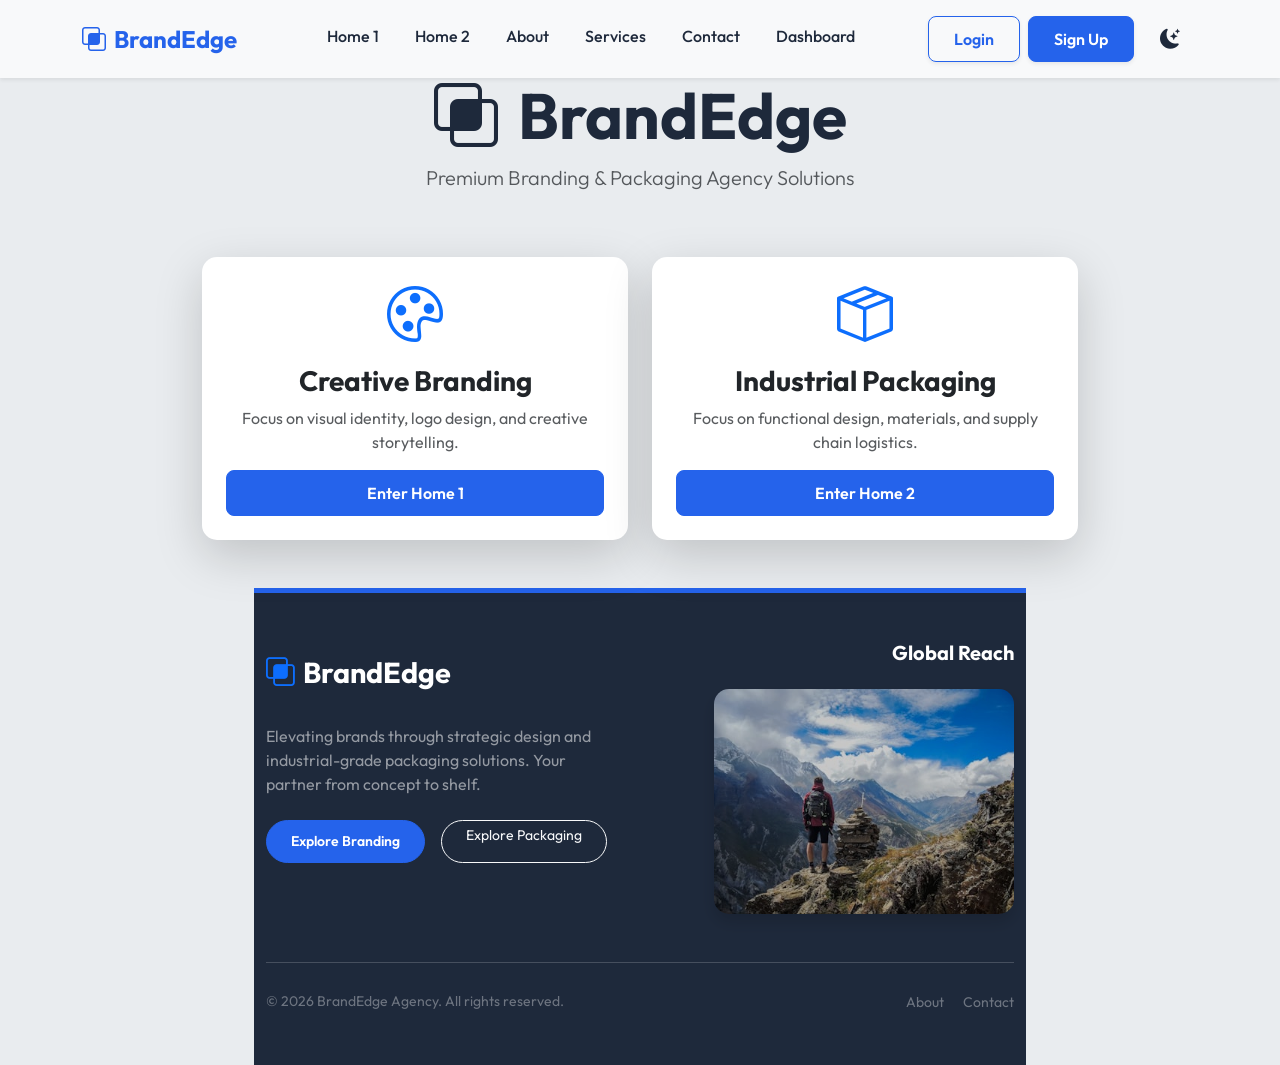
==== index.html @ 2bf86502 "feat: standardise UI components, fix sizing, add imagery" ====
<!DOCTYPE html>
<html lang="en" data-bs-theme="light">

<head>
    <meta charset="UTF-8">
    <meta name="viewport" content="width=device-width, initial-scale=1.0">
    <title>BrandEdge | Choose Your Experience</title>
    <link href="https://cdn.jsdelivr.net/npm/bootstrap@5.3.3/dist/css/bootstrap.min.css" rel="stylesheet">
    <link rel="stylesheet" href="https://cdn.jsdelivr.net/npm/bootstrap-icons@1.11.3/font/bootstrap-icons.min.css">
    <link rel="stylesheet" href="assets/css/style.css">
    <link rel="icon" type="image/svg+xml"
        href="data:image/svg+xml,<svg xmlns='http://www.w3.org/2000/svg' viewBox='0 0 100 100'><rect width='100' height='100' rx='20' fill='%232563eb'/><path d='M30 30 L70 30 L70 70 L30 70 Z' fill='none' stroke='white' stroke-width='8'/><path d='M50 30 L50 70' fill='none' stroke='white' stroke-width='8'/></svg>">
</head>

<body class="bg-body-secondary">
    <!-- Header -->
    <nav class="navbar navbar-expand-lg sticky-top bg-body-tertiary shadow-sm">
        <div class="container">
            <a class="navbar-brand d-flex align-items-center" href="index.html">
                <i class="bi bi-intersect me-2"></i> BrandEdge
            </a>
            <button class="navbar-toggler" type="button" data-bs-toggle="offcanvas" data-bs-target="#offcanvasNavbar">
                <span class="navbar-toggler-icon"></span>
            </button>
            <div class="offcanvas offcanvas-end" tabindex="-1" id="offcanvasNavbar">
                <div class="offcanvas-header">
                    <h5 class="offcanvas-title">BrandEdge</h5>
                    <button type="button" class="btn-close" data-bs-dismiss="offcanvas"></button>
                </div>
                <div class="offcanvas-body">
                    <ul class="navbar-nav mx-auto mb-2 mb-lg-0">
                        <li class="nav-item"><a class="nav-link" href="home1.html">Home 1</a></li>
                        <li class="nav-item"><a class="nav-link" href="home2.html">Home 2</a></li>
                        <li class="nav-item"><a class="nav-link" href="about.html">About</a></li>
                        <li class="nav-item"><a class="nav-link" href="services.html">Services</a></li>
                        <li class="nav-item"><a class="nav-link" href="contact.html">Contact</a></li>
                        <li class="nav-item"><a class="nav-link" href="dashboard.html">Dashboard</a></li>
                    </ul>
                    <div class="d-flex align-items-center gap-2">
                        <a href="login.html" class="btn btn-outline-primary shadow-sm">Login</a>
                        <a href="signup.html" class="btn btn-primary shadow-sm">Sign Up</a>
                        <button class="btn btn-link nav-link px-2" id="themeToggle">
                            <i class="bi bi-moon-stars-fill fs-5"></i>
                        </button>
                    </div>
                </div>
            </div>
        </div>
    </nav>

    <div class="container min-vh-100 d-flex flex-column align-items-center justify-content-center">
        <div class="text-center mb-5">
            <h1 class="display-3 fw-bold color-primary"><i class="bi bi-intersect me-2"></i> BrandEdge</h1>
            <p class="lead text-muted">Premium Branding & Packaging Agency Solutions</p>
        </div>

        <div class="row g-4 justify-content-center w-100" style="max-width: 900px;">
            <div class="col-md-6">
                <a href="home1.html" class="text-decoration-none">
                    <div class="card h-100 border-0 shadow-lg p-4 text-center transition-all bg-body">
                        <i class="bi bi-palette display-4 text-primary mb-3"></i>
                        <h3 class="fw-bold">Creative Branding</h3>
                        <p class="text-muted">Focus on visual identity, logo design, and creative storytelling.</p>
                        <span class="btn btn-primary mt-auto">Enter Home 1</span>
                    </div>
                </a>
            </div>
            <div class="col-md-6">
                <a href="home2.html" class="text-decoration-none">
                    <div class="card h-100 border-0 shadow-lg p-4 text-center transition-all bg-body">
                        <i class="bi bi-box-seam display-4 text-primary mb-3"></i>
                        <h3 class="fw-bold">Industrial Packaging</h3>
                        <p class="text-muted">Focus on functional design, materials, and supply chain logistics.</p>
                        <span class="btn btn-primary mt-auto">Enter Home 2</span>
                    </div>
                </a>
            </div>
        </div>

        <!-- Footer -->
        <footer class="footer py-5 mt-5">
            <div class="container">
                <div class="row g-5 mb-5 text-start">
                    <div class="col-lg-6 col-md-6">
                        <a href="index.html" class="footer-logo">
                            <i class="bi bi-intersect me-2 text-primary"></i> BrandEdge
                        </a>
                        <p class="opacity-75 mb-4" style="max-width: 400px;">Elevating brands through strategic design
                            and industrial-grade packaging solutions. Your partner from concept to shelf.</p>
                        <div class="d-flex gap-3">
                            <a href="home1.html" class="btn btn-primary btn-sm px-4 rounded-pill">Explore Branding</a>
                            <a href="home2.html" class="btn btn-outline-light btn-sm px-4 rounded-pill">Explore
                                Packaging</a>
                        </div>
                    </div>
                    <div class="col-lg-6 col-md-6 text-md-end">
                        <h5 class="mb-4">Global Reach</h5>
                        <img src="assets/img/index_global.jpg" class="img-fluid footer-img shadow"
                            style="max-width: 300px;" alt="Map Global Reach">
                    </div>
                </div>
                <hr class="opacity-25 mb-4">
                <div class="row align-items-center">
                    <div class="col-md-6 text-center text-md-start">
                        <p class="mb-0 small opacity-50">&copy; 2026 BrandEdge Agency. All rights reserved.</p>
                    </div>
                    <div class="col-md-6 text-center text-md-end">
                        <a href="about.html" class="small opacity-50 me-3">About</a>
                        <a href="contact.html" class="small opacity-50">Contact</a>
                    </div>
                </div>
            </div>
        </footer>
    </div>

    <script src="assets/js/main.js"></script>
</body>

</html>
---- assets/css/style.css ----
@import url('https://fonts.googleapis.com/css2?family=Outfit:wght@300;400;600;700&display=swap');

:root {
    --primary-color: #2563eb;
    --secondary-color: #f8fafc;
    --tertiary-color: #1e293b;
    --sidebar-bg: #1e293b;
    --sidebar-text: rgba(255, 255, 255, 0.8);
    --card-bg: #ffffff;
    --font-family: 'Outfit', sans-serif;
    --transition: all 0.3s ease;
    --footer-bg: #1e293b;
    --footer-text: rgba(255, 255, 255, 0.7);
    --footer-heading: #ffffff;
}

[data-bs-theme="dark"] {
    --secondary-color: #0f172a;
    --tertiary-color: #f1f5f9;
    --sidebar-bg: #0f172a;
    --sidebar-text: rgba(255, 255, 255, 0.9);
    --card-bg: #1e293b;
    --footer-bg: #0a0f1d;
    /* Slightly darker in dark mode or keep same */
}

body {
    font-family: var(--font-family);
    background-color: var(--secondary-color);
    color: var(--tertiary-color);
    overflow-x: hidden;
}

/* Link Hover Effects */
a {
    transition: var(--transition);
}

.text-primary.hover-highlight:hover {
    color: #1d4ed8 !important;
    text-decoration: underline !important;
    transform: translateX(3px);
    display: inline-block;
}

/* Custom Buttons */
.btn-primary {
    background-color: var(--primary-color);
    border-color: var(--primary-color);
    padding: 10px 25px;
    border-radius: 8px;
    font-weight: 600;
    transition: var(--transition);
}

.btn-primary:hover {
    background-color: #1d4ed8;
    transform: translateY(-2px);
    box-shadow: 0 4px 12px rgba(37, 99, 235, 0.2);
}

.btn-outline-primary {
    color: var(--primary-color);
    border-color: var(--primary-color);
    padding: 10px 25px;
    border-radius: 8px;
    font-weight: 600;
}

.btn-outline-primary:hover {
    background-color: var(--primary-color);
    color: white;
}

/* Navbar Tuning */
.navbar {
    padding: 1rem 0;
    transition: var(--transition);
}

.navbar-brand {
    font-weight: 700;
    font-size: 1.5rem;
    color: var(--primary-color) !important;
}

.nav-link {
    font-weight: 500;
    margin: 0 10px;
    color: var(--tertiary-color) !important;
}

.nav-link:hover {
    color: var(--primary-color) !important;
}

.navbar .nav-link.active {
    color: var(--primary-color) !important;
    font-weight: 700;
    position: relative;
}

.navbar .nav-link.active::after {
    content: '';
    position: absolute;
    bottom: 0;
    left: 10px;
    right: 10px;
    height: 3px;
    background-color: var(--primary-color);
    border-radius: 2px;
    transition: var(--transition);
}

/* Footer Styles */
footer {
    background-color: var(--footer-bg);
    color: var(--footer-text);
    padding: 80px 0 20px;
    border-top: 5px solid var(--primary-color);
}

.footer-logo {
    font-size: 1.8rem;
    font-weight: 700;
    color: white !important;
    text-decoration: none;
    margin-bottom: 20px;
    display: flex;
    align-items: center;
}

.footer-img {
    border-radius: 15px;
    filter: brightness(0.8);
    transition: var(--transition);
}

.footer-img:hover {
    filter: brightness(1);
}

footer h5 {
    font-weight: 700;
    margin-bottom: 25px;
    color: var(--footer-heading);
}

footer a {
    color: var(--footer-text);
    text-decoration: none;
    line-height: 2.2;
    transition: var(--transition);
}

footer a:hover {
    color: var(--primary-color);
    padding-left: 5px;
}

/* Hero Section */
.hero-section {
    padding: 120px 0;
    background: linear-gradient(135deg, var(--secondary-color) 0%, #e2e8f0 100%);
    position: relative;
    overflow: hidden;
}

.hero-section.text-white {
    color: white !important;
}

.hero-section.text-white p {
    color: rgba(255, 255, 255, 0.8) !important;
}

[data-bs-theme="dark"] .hero-section {
    background: linear-gradient(135deg, #0f172a 0%, #1e293b 100%);
}

/* Cards */
.card {
    border: none;
    border-radius: 15px;
    overflow: hidden;
    transition: var(--transition);
    background-color: var(--card-bg);
    box-shadow: 0 4px 20px rgba(0, 0, 0, 0.05);
}

.card:hover {
    transform: translateY(-10px);
    box-shadow: 0 12px 30px rgba(0, 0, 0, 0.1);
}

/* Portfolio Image Uniformity */
.uniform-height {
    height: 400px !important;
    object-fit: cover !important;
    width: 100%;
}

/* Back to Top */
#backToTop {
    position: fixed;
    bottom: 30px;
    right: 30px;
    width: 45px;
    height: 45px;
    background: var(--primary-color);
    color: white;
    border: none;
    border-radius: 50%;
    display: none;
    align-items: center;
    justify-content: center;
    cursor: pointer;
    z-index: 1000;
    box-shadow: 0 4px 10px rgba(0, 0, 0, 0.2);
}

/* RTL Support */
[dir="rtl"] {
    text-align: right;
}

[dir="rtl"] .ms-auto {
    margin-right: auto !important;
    margin-left: 0 !important;
}

/* Dashboard Sidebar */
.sidebar {
    height: 100vh;
    width: 280px;
    position: fixed;
    top: 0;
    left: 0;
    background-color: var(--sidebar-bg);
    color: var(--sidebar-text);
    padding-top: 20px;
    z-index: 1001;
    overflow-y: auto;
}

.sidebar .nav-link {
    color: var(--sidebar-text) !important;
    padding: 12px 25px;
    transition: var(--transition);
}

.sidebar .nav-link:hover {
    color: white !important;
    background-color: rgba(255, 255, 255, 0.05);
}

.sidebar .nav-link.active {
    background-color: var(--primary-color);
    color: white !important;
    font-weight: 600;
}

.main-content {
    margin-left: 280px;
    padding: 30px;
}

@media (max-width: 991.98px) {
    .sidebar {
        width: 100%;
        height: auto;
        position: relative;
    }

    .main-content {
        margin-left: 0;
    }
}
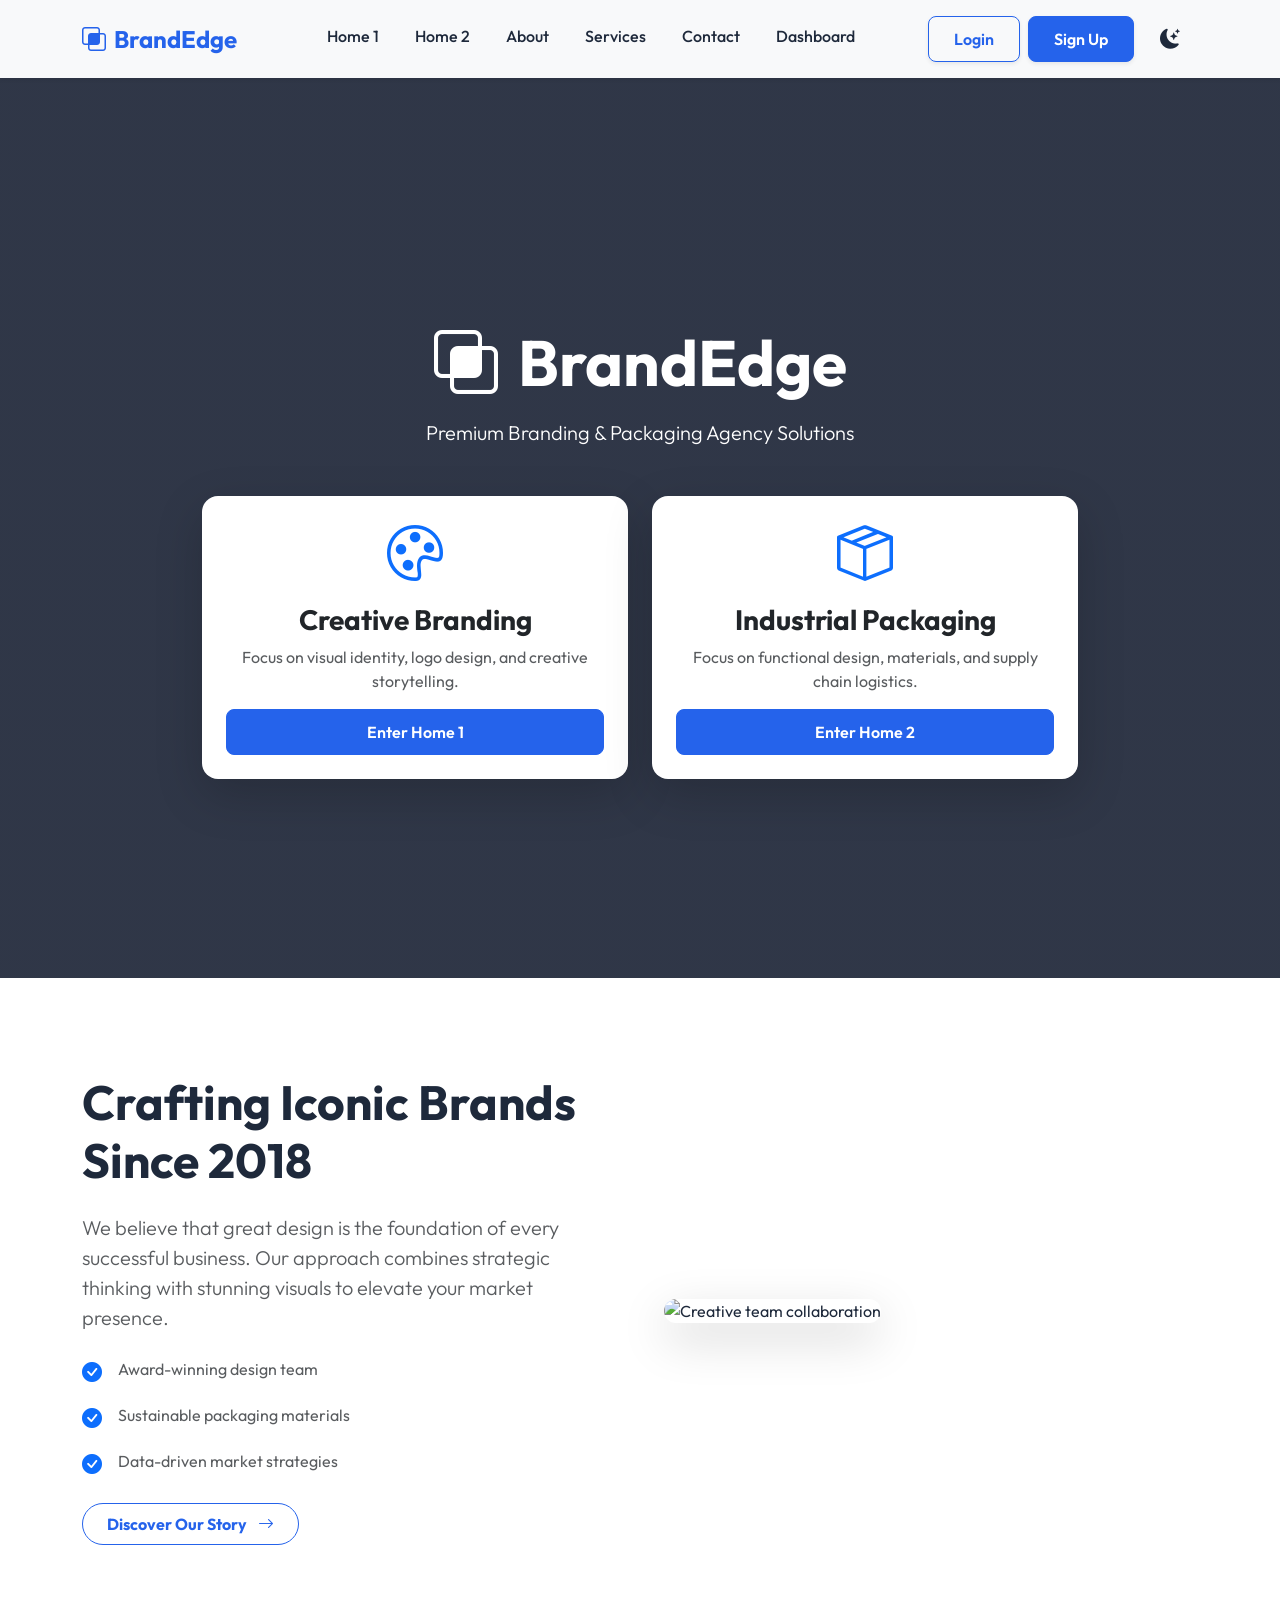
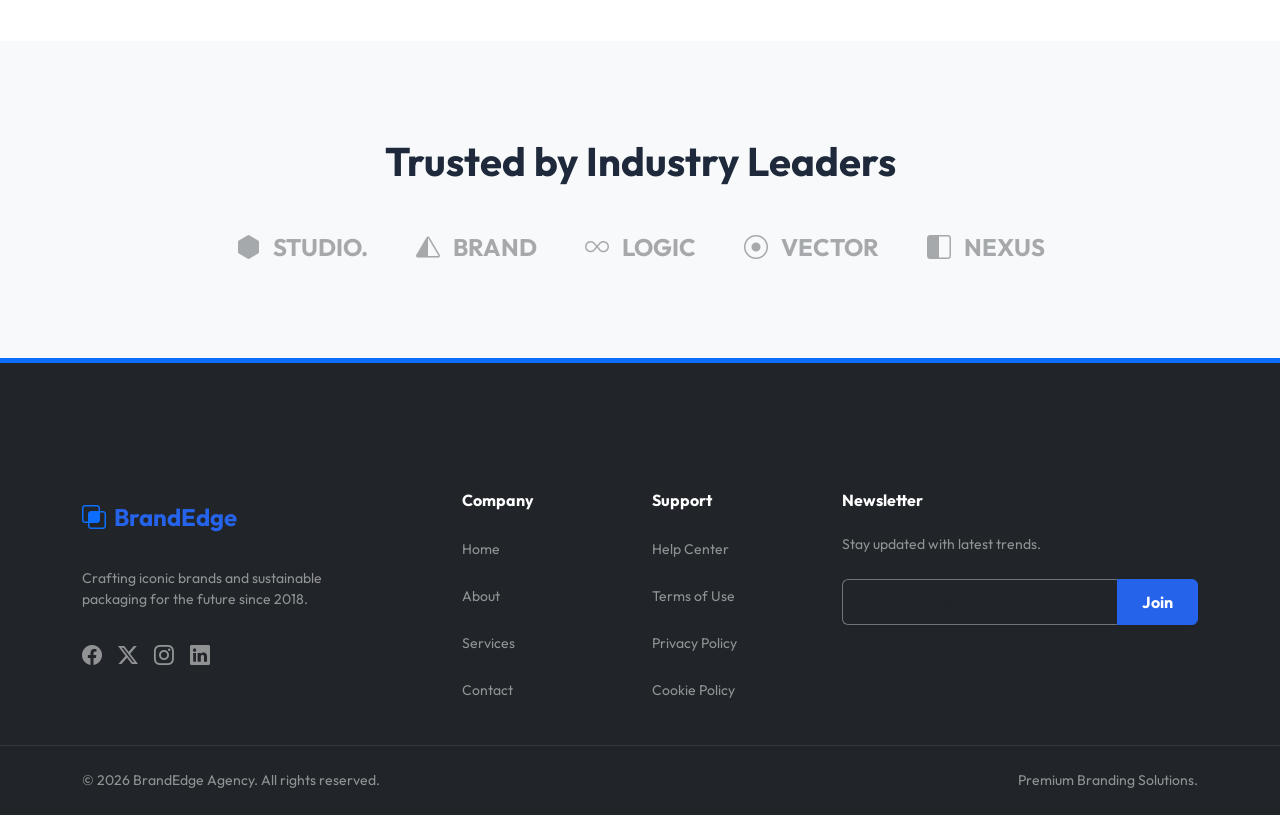
==== commit 914556f4: "feat: update index layout and service images" ====
--- a/index.html
+++ b/index.html
@@ -48,70 +48,153 @@
         </div>
     </nav>
 
-    <div class="container min-vh-100 d-flex flex-column align-items-center justify-content-center">
-        <div class="text-center mb-5">
-            <h1 class="display-3 fw-bold color-primary"><i class="bi bi-intersect me-2"></i> BrandEdge</h1>
-            <p class="lead text-muted">Premium Branding & Packaging Agency Solutions</p>
-        </div>
-
-        <div class="row g-4 justify-content-center w-100" style="max-width: 900px;">
-            <div class="col-md-6">
-                <a href="home1.html" class="text-decoration-none">
-                    <div class="card h-100 border-0 shadow-lg p-4 text-center transition-all bg-body">
-                        <i class="bi bi-palette display-4 text-primary mb-3"></i>
-                        <h3 class="fw-bold">Creative Branding</h3>
-                        <p class="text-muted">Focus on visual identity, logo design, and creative storytelling.</p>
-                        <span class="btn btn-primary mt-auto">Enter Home 1</span>
+    <!-- Hero Section -->
+    <header class="min-vh-100 d-flex flex-column align-items-center justify-content-center text-white position-relative"
+        style="background: linear-gradient(rgba(15, 23, 42, 0.85), rgba(15, 23, 42, 0.85)), url('https://images.unsplash.com/photo-1557804506-669a67965ba0?q=80&w=2000&auto=format&fit=crop') center/cover;">
+        <div class="container text-center position-relative z-1 py-5 mt-5">
+            <h1 class="display-3 fw-bold mb-3"><i class="bi bi-intersect me-2"></i> BrandEdge</h1>
+            <p class="lead opacity-85 mb-5">Premium Branding & Packaging Agency Solutions</p>
+
+            <div class="row g-4 justify-content-center w-100 mx-auto" style="max-width: 900px;">
+                <div class="col-md-6">
+                    <a href="home1.html" class="text-decoration-none">
+                        <div class="card h-100 border-0 shadow-lg p-4 text-center transition-all bg-body"
+                            style="border-radius: 1rem;">
+                            <i class="bi bi-palette display-4 text-primary mb-3"></i>
+                            <h3 class="fw-bold text-body">Creative Branding</h3>
+                            <p class="text-muted">Focus on visual identity, logo design, and creative storytelling.</p>
+                            <span class="btn btn-primary mt-auto">Enter Home 1</span>
+                        </div>
+                    </a>
+                </div>
+                <div class="col-md-6">
+                    <a href="home2.html" class="text-decoration-none">
+                        <div class="card h-100 border-0 shadow-lg p-4 text-center transition-all bg-body"
+                            style="border-radius: 1rem;">
+                            <i class="bi bi-box-seam display-4 text-primary mb-3"></i>
+                            <h3 class="fw-bold text-body">Industrial Packaging</h3>
+                            <p class="text-muted">Focus on functional design, materials, and supply chain logistics.</p>
+                            <span class="btn btn-primary mt-auto">Enter Home 2</span>
+                        </div>
+                    </a>
+                </div>
+            </div>
+        </div>
+    </header>
+
+    <!-- New Content Section 1 -->
+    <section class="py-5 bg-body">
+        <div class="container py-5">
+            <div class="row align-items-center g-5">
+                <div class="col-lg-6">
+                    <h2 class="display-5 fw-bold mb-4">Crafting Iconic Brands Since 2018</h2>
+                    <p class="lead text-muted mb-4">We believe that great design is the foundation of every successful
+                        business. Our approach combines strategic thinking with stunning visuals to elevate your market
+                        presence.</p>
+                    <ul class="list-unstyled mb-4">
+                        <li class="mb-3 d-flex align-items-start"><i
+                                class="bi bi-check-circle-fill text-primary me-3 fs-5"></i> <span
+                                class="text-muted">Award-winning design team</span></li>
+                        <li class="mb-3 d-flex align-items-start"><i
+                                class="bi bi-check-circle-fill text-primary me-3 fs-5"></i> <span
+                                class="text-muted">Sustainable packaging materials</span></li>
+                        <li class="mb-3 d-flex align-items-start"><i
+                                class="bi bi-check-circle-fill text-primary me-3 fs-5"></i> <span
+                                class="text-muted">Data-driven market strategies</span></li>
+                    </ul>
+                    <a href="about.html" class="btn btn-outline-primary px-4 py-2 fw-bold rounded-pill">Discover Our
+                        Story <i class="bi bi-arrow-right ms-2"></i></a>
+                </div>
+                <div class="col-lg-6">
+                    <img src="https://images.unsplash.com/photo-1600880292203-757bb62b4baf?q=80&w=1000&auto=format&fit=crop"
+                        class="img-fluid rounded-4 shadow-lg object-fit-cover" style="height: 500px; width: 100%;"
+                        alt="Creative team collaboration">
+                </div>
+            </div>
+        </div>
+    </section>
+
+    <!-- New Content Section 2 -->
+    <section class="py-5 bg-body-tertiary">
+        <div class="container py-5 text-center">
+            <h2 class="display-6 fw-bold mb-5">Trusted by Industry Leaders</h2>
+            <div class="d-flex justify-content-center flex-wrap gap-5 opacity-50 align-items-center">
+                <h4 class="fw-bold mb-0 text-muted"><i class="bi bi-hexagon-fill me-2"></i> STUDIO.</h4>
+                <h4 class="fw-bold mb-0 text-muted"><i class="bi bi-triangle-half me-2"></i> BRAND</h4>
+                <h4 class="fw-bold mb-0 text-muted"><i class="bi bi-infinity me-2"></i> LOGIC</h4>
+                <h4 class="fw-bold mb-0 text-muted"><i class="bi bi-record-circle me-2"></i> VECTOR</h4>
+                <h4 class="fw-bold mb-0 text-muted"><i class="bi bi-square-half me-2"></i> NEXUS</h4>
+            </div>
+        </div>
+    </section>
+
+    <!-- Footer -->
+    <footer class="footer pb-0 bg-dark text-white border-top border-primary border-5">
+        <div class="container pt-5 pb-4">
+            <div class="row gy-4">
+                <div class="col-lg-4 col-md-6">
+                    <a href="index.html" class="navbar-brand text-white d-flex align-items-center mb-4 fs-4 fw-bold">
+                        <i class="bi bi-intersect me-2 text-primary"></i> BrandEdge
+                    </a>
+                    <p class="small text-white-50 mb-4" style="max-width: 300px;">Crafting iconic brands and sustainable
+                        packaging for the future since 2018.</p>
+                    <div class="d-flex gap-3 fs-5">
+                        <a href="#" class="text-white-50 hover-highlight"><i class="bi bi-facebook"></i></a>
+                        <a href="#" class="text-white-50 hover-highlight"><i class="bi bi-twitter-x"></i></a>
+                        <a href="#" class="text-white-50 hover-highlight"><i class="bi bi-instagram"></i></a>
+                        <a href="#" class="text-white-50 hover-highlight"><i class="bi bi-linkedin"></i></a>
                     </div>
-                </a>
-            </div>
-            <div class="col-md-6">
-                <a href="home2.html" class="text-decoration-none">
-                    <div class="card h-100 border-0 shadow-lg p-4 text-center transition-all bg-body">
-                        <i class="bi bi-box-seam display-4 text-primary mb-3"></i>
-                        <h3 class="fw-bold">Industrial Packaging</h3>
-                        <p class="text-muted">Focus on functional design, materials, and supply chain logistics.</p>
-                        <span class="btn btn-primary mt-auto">Enter Home 2</span>
-                    </div>
-                </a>
-            </div>
-        </div>
-
-        <!-- Footer -->
-        <footer class="footer py-5 mt-5">
-            <div class="container">
-                <div class="row g-5 mb-5 text-start">
-                    <div class="col-lg-6 col-md-6">
-                        <a href="index.html" class="footer-logo">
-                            <i class="bi bi-intersect me-2 text-primary"></i> BrandEdge
-                        </a>
-                        <p class="opacity-75 mb-4" style="max-width: 400px;">Elevating brands through strategic design
-                            and industrial-grade packaging solutions. Your partner from concept to shelf.</p>
-                        <div class="d-flex gap-3">
-                            <a href="home1.html" class="btn btn-primary btn-sm px-4 rounded-pill">Explore Branding</a>
-                            <a href="home2.html" class="btn btn-outline-light btn-sm px-4 rounded-pill">Explore
-                                Packaging</a>
-                        </div>
-                    </div>
-                    <div class="col-lg-6 col-md-6 text-md-end">
-                        <h5 class="mb-4">Global Reach</h5>
-                        <img src="assets/img/index_global.jpg" class="img-fluid footer-img shadow"
-                            style="max-width: 300px;" alt="Map Global Reach">
-                    </div>
-                </div>
-                <hr class="opacity-25 mb-4">
-                <div class="row align-items-center">
-                    <div class="col-md-6 text-center text-md-start">
-                        <p class="mb-0 small opacity-50">&copy; 2026 BrandEdge Agency. All rights reserved.</p>
-                    </div>
-                    <div class="col-md-6 text-center text-md-end">
-                        <a href="about.html" class="small opacity-50 me-3">About</a>
-                        <a href="contact.html" class="small opacity-50">Contact</a>
-                    </div>
-                </div>
-            </div>
-        </footer>
-    </div>
+                </div>
+                <div class="col-lg-2 col-md-6 col-6">
+                    <h6 class="fw-bold mb-4 text-white">Company</h6>
+                    <ul class="list-unstyled">
+                        <li class="mb-3"><a href="index.html"
+                                class="text-white-50 text-decoration-none hover-highlight small">Home</a></li>
+                        <li class="mb-3"><a href="about.html"
+                                class="text-white-50 text-decoration-none hover-highlight small">About</a></li>
+                        <li class="mb-3"><a href="services.html"
+                                class="text-white-50 text-decoration-none hover-highlight small">Services</a></li>
+                        <li class="mb-3"><a href="contact.html"
+                                class="text-white-50 text-decoration-none hover-highlight small">Contact</a></li>
+                    </ul>
+                </div>
+                <div class="col-lg-2 col-md-6 col-6">
+                    <h6 class="fw-bold mb-4 text-white">Support</h6>
+                    <ul class="list-unstyled">
+                        <li class="mb-3"><a href="#"
+                                class="text-white-50 text-decoration-none hover-highlight small">Help Center</a></li>
+                        <li class="mb-3"><a href="#"
+                                class="text-white-50 text-decoration-none hover-highlight small">Terms of Use</a></li>
+                        <li class="mb-3"><a href="#"
+                                class="text-white-50 text-decoration-none hover-highlight small">Privacy Policy</a></li>
+                        <li class="mb-3"><a href="#"
+                                class="text-white-50 text-decoration-none hover-highlight small">Cookie Policy</a></li>
+                    </ul>
+                </div>
+                <div class="col-lg-4 col-md-6">
+                    <h6 class="fw-bold mb-4 text-white">Newsletter</h6>
+                    <p class="small text-white-50 mb-4">Stay updated with latest trends.</p>
+                    <form class="d-flex w-100 shadow-sm rounded">
+                        <input type="email"
+                            class="form-control bg-dark text-white border-secondary rounded-start rounded-0"
+                            placeholder="Email address" style="border-right: none;">
+                        <button class="btn btn-primary rounded-end rounded-0 px-4 fw-bold" type="button">Join</button>
+                    </form>
+                </div>
+            </div>
+        </div>
+        <hr class="border-secondary m-0 opacity-25">
+        <div class="container py-4">
+            <div class="row align-items-center">
+                <div class="col-md-6 text-center text-md-start">
+                    <p class="mb-0 small text-white-50">&copy; 2026 BrandEdge Agency. All rights reserved.</p>
+                </div>
+                <div class="col-md-6 text-center text-md-end">
+                    <p class="mb-0 small text-white-50">Premium Branding Solutions.</p>
+                </div>
+            </div>
+        </div>
+    </footer>
 
     <script src="assets/js/main.js"></script>
 </body>
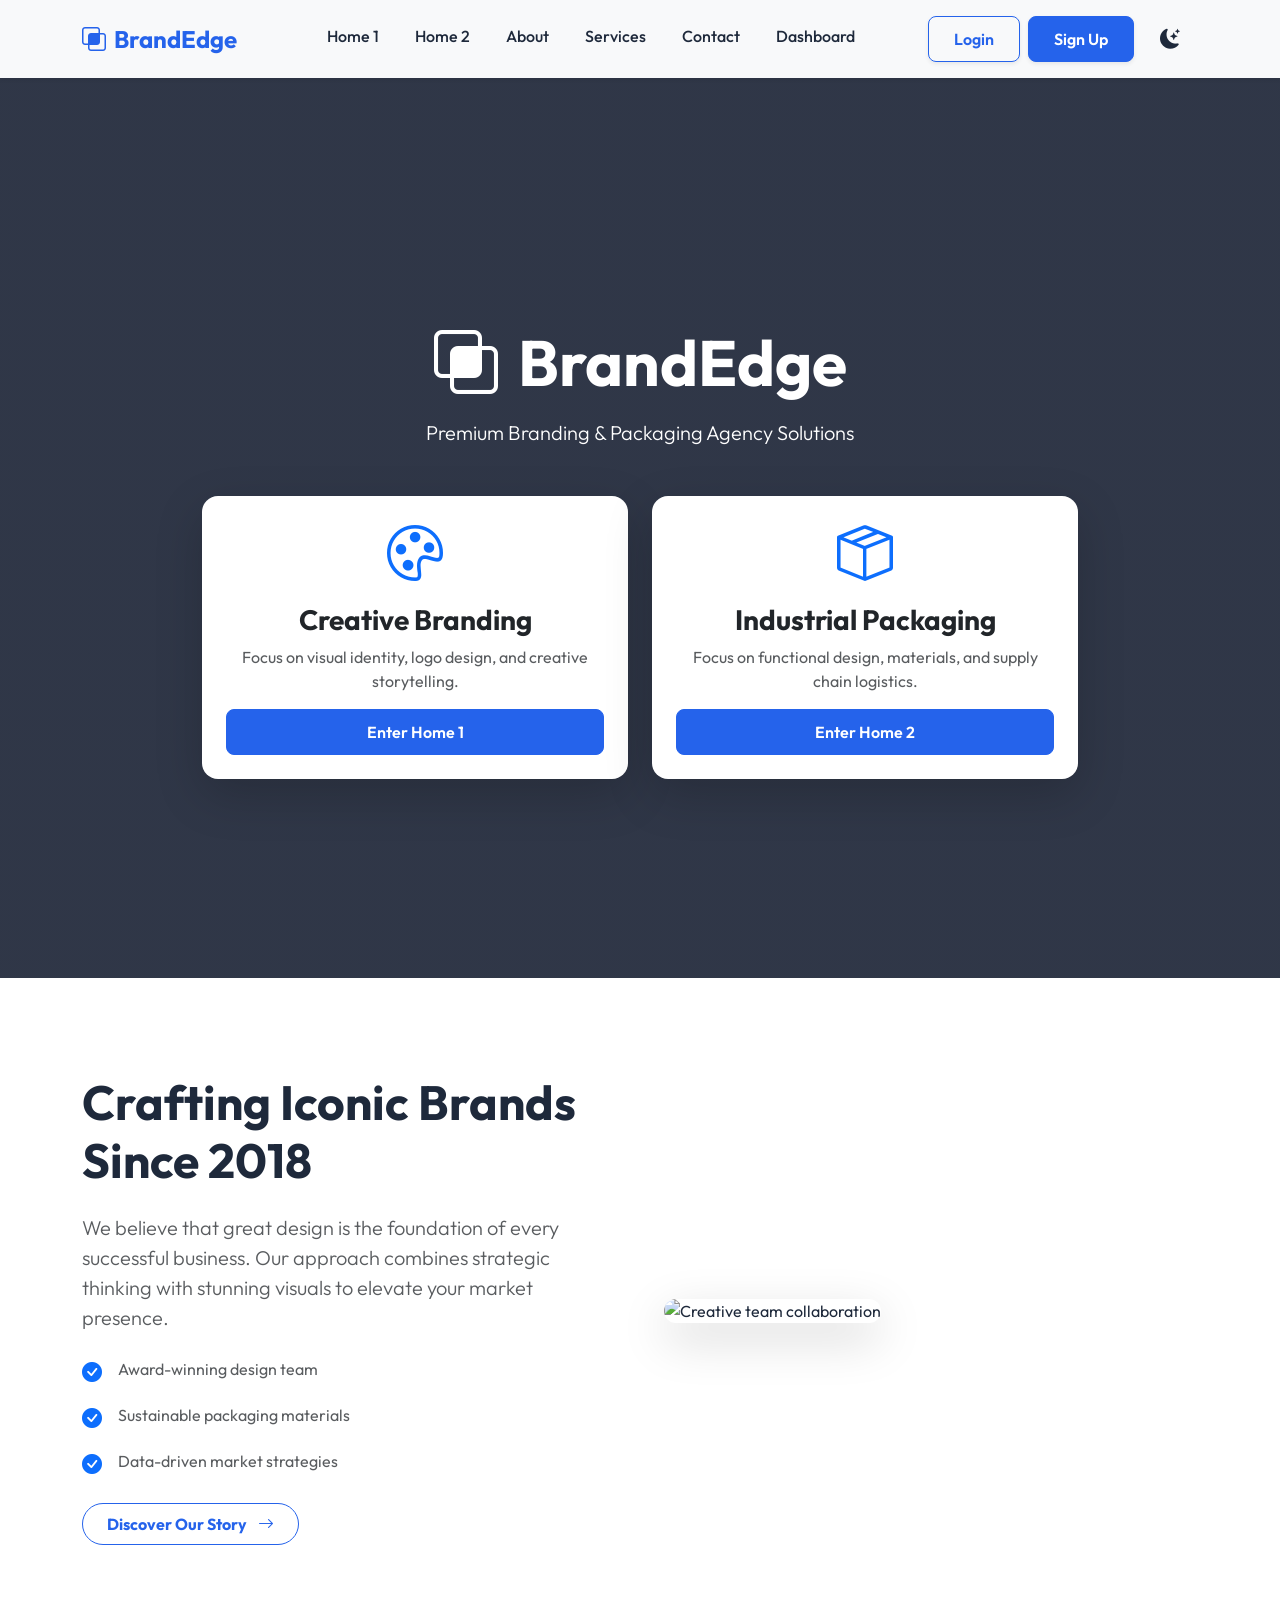
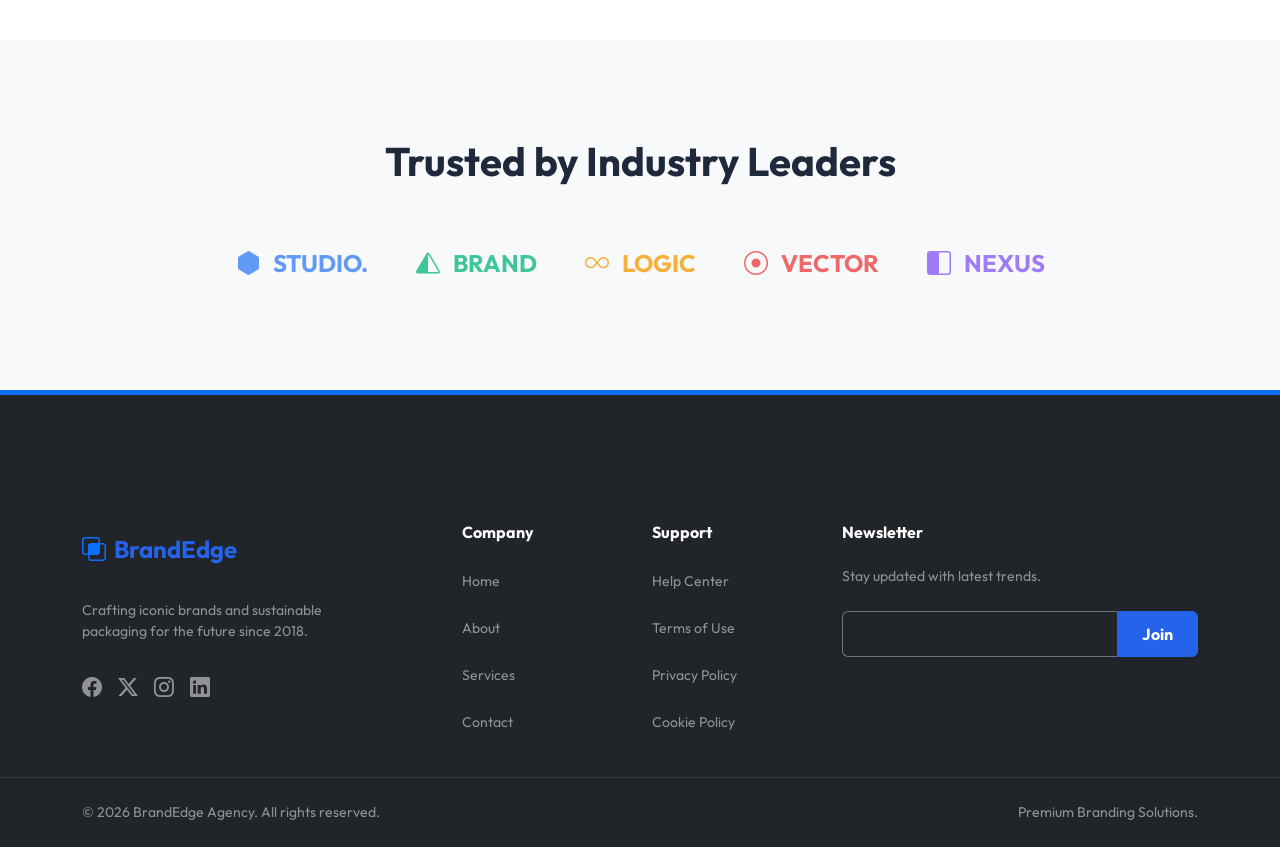
==== commit 5322bbee: "feat: colorize industry brands and add hover effect" ====
--- a/index.html
+++ b/index.html
@@ -118,12 +118,12 @@
     <section class="py-5 bg-body-tertiary">
         <div class="container py-5 text-center">
             <h2 class="display-6 fw-bold mb-5">Trusted by Industry Leaders</h2>
-            <div class="d-flex justify-content-center flex-wrap gap-5 opacity-50 align-items-center">
-                <h4 class="fw-bold mb-0 text-muted"><i class="bi bi-hexagon-fill me-2"></i> STUDIO.</h4>
-                <h4 class="fw-bold mb-0 text-muted"><i class="bi bi-triangle-half me-2"></i> BRAND</h4>
-                <h4 class="fw-bold mb-0 text-muted"><i class="bi bi-infinity me-2"></i> LOGIC</h4>
-                <h4 class="fw-bold mb-0 text-muted"><i class="bi bi-record-circle me-2"></i> VECTOR</h4>
-                <h4 class="fw-bold mb-0 text-muted"><i class="bi bi-square-half me-2"></i> NEXUS</h4>
+            <div class="d-flex justify-content-center flex-wrap gap-5 align-items-center py-3">
+                <h4 class="fw-bold mb-0 industry-brand brand-1"><i class="bi bi-hexagon-fill me-2"></i> STUDIO.</h4>
+                <h4 class="fw-bold mb-0 industry-brand brand-2"><i class="bi bi-triangle-half me-2"></i> BRAND</h4>
+                <h4 class="fw-bold mb-0 industry-brand brand-3"><i class="bi bi-infinity me-2"></i> LOGIC</h4>
+                <h4 class="fw-bold mb-0 industry-brand brand-4"><i class="bi bi-record-circle me-2"></i> VECTOR</h4>
+                <h4 class="fw-bold mb-0 industry-brand brand-5"><i class="bi bi-square-half me-2"></i> NEXUS</h4>
             </div>
         </div>
     </section>
--- a/assets/css/style.css
+++ b/assets/css/style.css
@@ -275,4 +275,43 @@
     .main-content {
         margin-left: 0;
     }
-}+}
+
+/* Industry Leader Brands */
+.industry-brand {
+    transition: all 0.3s cubic-bezier(0.4, 0, 0.2, 1);
+    cursor: pointer;
+    opacity: 0.8;
+}
+
+.industry-brand:hover {
+    transform: scale(1.15) translateY(-5px);
+    opacity: 1;
+    text-shadow: 0 10px 20px rgba(0, 0, 0, 0.15);
+}
+
+.industry-brand.brand-1 {
+    color: #3b82f6 !important;
+}
+
+/* Primary Blue */
+.industry-brand.brand-2 {
+    color: #10b981 !important;
+}
+
+/* Emerald */
+.industry-brand.brand-3 {
+    color: #f59e0b !important;
+}
+
+/* Amber */
+.industry-brand.brand-4 {
+    color: #ef4444 !important;
+}
+
+/* Red */
+.industry-brand.brand-5 {
+    color: #8b5cf6 !important;
+}
+
+/* Violet */
